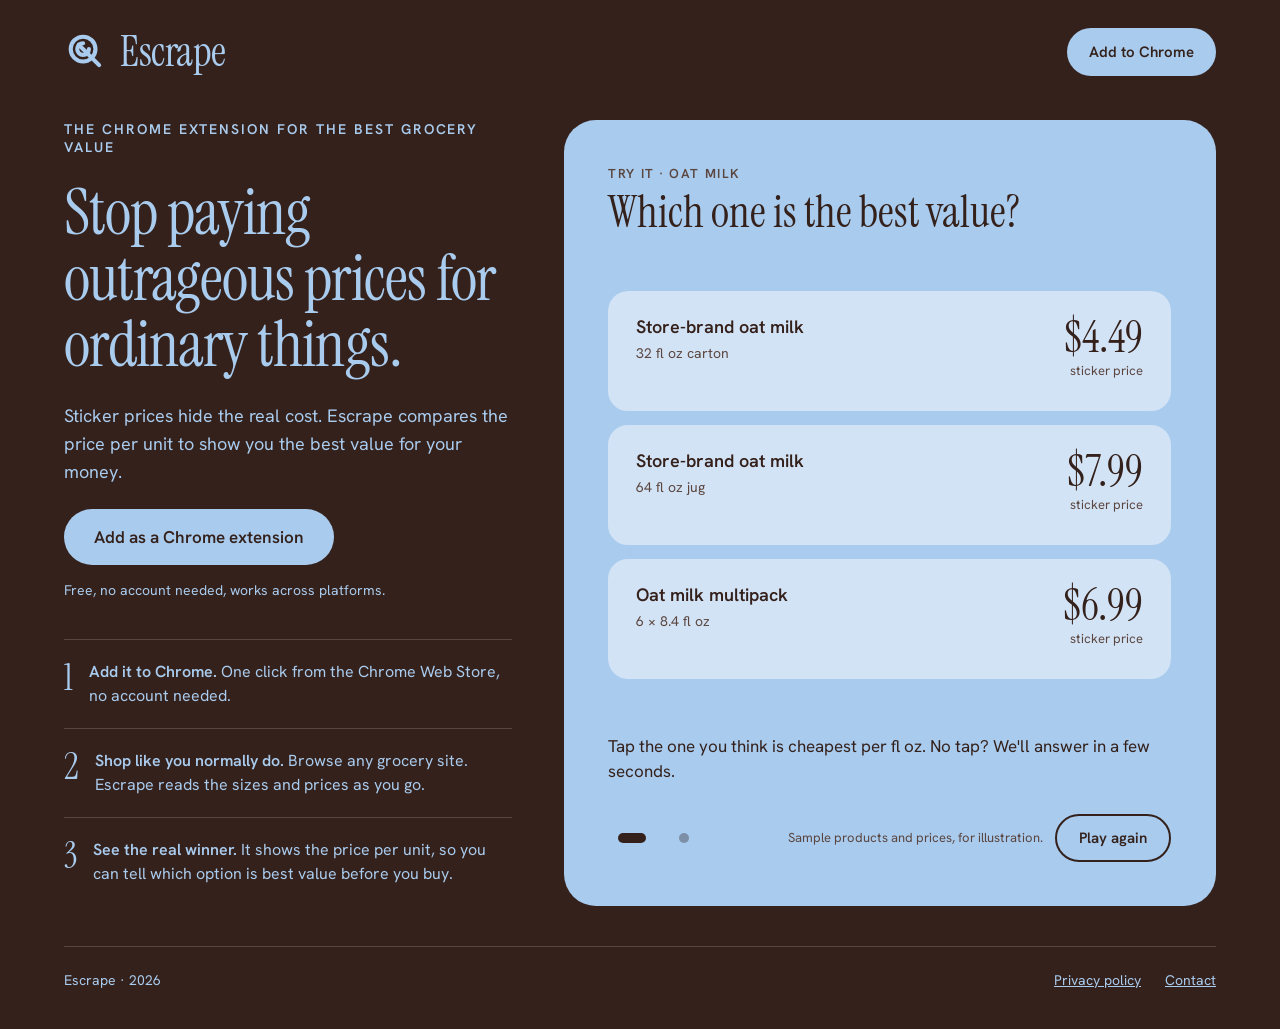
==== index.html @ 1a074c28 "Add Escrape landing page" ====
<!doctype html>
<html lang="en">
<head>
<meta charset="utf-8">
<meta name="viewport" content="width=device-width, initial-scale=1">
<title>Escrape: the best grocery value</title>
<meta name="description" content="Escrape is a Chrome extension that compares price per unit to show you the best value for your money.">
<link rel="stylesheet" href="https://fonts.googleapis.com/css2?family=Hanken+Grotesk:wght@400;500;600;700&family=Instrument+Serif:ital@0;1&display=swap">
<link rel="stylesheet" href="styles.css">
</head>
<body>
<header class="top">
  <span class="brand">
    <svg width="44" height="44" viewBox="0 0 64 64" role="img" aria-label="Escrape logo mark"><g transform="rotate(-45 32 32)"><circle cx="32" cy="26" r="18" fill="none" stroke="#A9CBEE" stroke-width="6"/><path d="M38.01 19.99 A8.5 8.5 0 1 0 38.01 32.01" fill="none" stroke="#A9CBEE" stroke-width="6" stroke-linecap="round"/><line x1="32" y1="17" x2="32" y2="59" stroke="#A9CBEE" stroke-width="6" stroke-linecap="round"/></g></svg>
    <span class="wordmark">Escrape</span>
  </span>
  <a class="cta sm" href="#">Add to Chrome</a>
</header>

<main>
  <section class="left">
    <div class="intro">
      <p class="eyebrow">The Chrome extension for the best grocery value</p>
      <h1>Stop paying outrageous prices for ordinary things.</h1>
      <p class="sub">Sticker prices hide the real cost. Escrape compares the price per unit to show you the best value for your money.</p>
      <div class="cta-row">
        <a class="cta" href="#">Add as a Chrome extension</a>
        <span class="note">Free, no account needed, works across platforms.</span>
      </div>
    </div>
    <ol class="steps">
      <li><span class="num">1</span><p><strong>Add it to Chrome.</strong> One click from the Chrome Web Store, no account needed.</p></li>
      <li><span class="num">2</span><p><strong>Shop like you normally do.</strong> Browse any grocery site. Escrape reads the sizes and prices as you go.</p></li>
      <li><span class="num">3</span><p><strong>See the real winner.</strong> It shows the price per unit, so you can tell which option is best value before you buy.</p></li>
    </ol>
  </section>

  <section class="demo" aria-roledescription="carousel" aria-labelledby="demo-title">
    <div>
      <p class="demo-eyebrow" id="eyebrow">Try it · Oat milk</p>
      <h2 id="demo-title">Which one is the best value?</h2>
    </div>

    <div class="viewport" id="viewport">
      <div class="track" id="track">
        <div class="slide game" id="slide1" role="group" aria-roledescription="slide" aria-label="1 of 2, guess the best value"></div>
        <div class="slide" id="slide2" role="group" aria-roledescription="slide" aria-label="2 of 2, Escrape in action" aria-hidden="true">
          <video id="video" src="assets/escrape-demo.mp4" poster="assets/poster.jpg" muted loop playsinline preload="auto" aria-label="Screen recording of Escrape comparing unit prices while shopping for groceries"></video>
        </div>
      </div>
    </div>

    <div class="below">
      <div aria-live="polite" class="msg" id="msg"></div>
      <div class="controls">
        <span class="dots">
          <button class="dot" id="dot1" type="button" aria-label="Show the guessing game" aria-current="true"><span></span></button>
          <button class="dot" id="dot2" type="button" aria-label="Show Escrape in action"><span></span></button>
        </span>
        <span class="right">
          <span class="note-dark">Sample products and prices, for illustration.</span>
          <button class="ghost" id="replay" type="button">Play again</button>
        </span>
      </div>
    </div>
  </section>
</main>

<footer>
  <span>Escrape · 2026</span>
  <span class="links"><a href="#">Privacy policy</a><a href="#">Contact</a></span>
</footer>

<script src="demo.js"></script>
</body>
</html>
---- styles.css ----
*{box-sizing:border-box}
body{margin:0;background:#34211B;color:#A9CBEE;font-family:'Hanken Grotesk',system-ui,sans-serif}
a{color:#A9CBEE}a:hover{color:#E6EFFA}
.top{display:flex;flex-wrap:wrap;align-items:center;justify-content:space-between;gap:16px;padding:28px clamp(20px,5vw,80px)}
.brand{display:inline-flex;align-items:center;gap:12px}
.wordmark{font-family:'Instrument Serif',Georgia,serif;font-size:42px;line-height:1;letter-spacing:-.01em}
.cta{display:inline-flex;align-items:center;min-height:56px;padding:0 30px;border-radius:999px;background:#A9CBEE;color:#34211B;font-size:17px;font-weight:600;text-decoration:none}
.cta.sm{min-height:48px;padding:0 22px;font-size:15px}
.cta:hover{background:#E6EFFA;color:#34211B}
.cta:focus-visible{outline:3px solid #A9CBEE;outline-offset:3px}
main{display:flex;flex-wrap:wrap;align-items:stretch;gap:clamp(32px,4vw,64px);padding:16px clamp(20px,5vw,80px) 40px}
.left{flex:1 1 360px;min-width:0;display:flex;flex-direction:column;justify-content:space-between;gap:40px}
.intro{display:flex;flex-direction:column;gap:24px}
.eyebrow{margin:0;font-size:14px;font-weight:600;letter-spacing:.14em;text-transform:uppercase}
h1{margin:0;font-family:'Instrument Serif',Georgia,serif;font-weight:400;font-size:clamp(44px,5vw,72px);line-height:1.03;letter-spacing:-.015em}
.sub{margin:0;font-size:18px;line-height:1.55}
.cta-row{display:flex;flex-wrap:wrap;align-items:center;gap:16px}
.note{font-size:14px}
.steps{list-style:none;margin:0;padding:0}
.steps li{display:flex;gap:16px;align-items:flex-start;padding:20px 0;border-top:1px solid #5A4640}
.steps .num{font-family:'Instrument Serif',Georgia,serif;font-size:36px;line-height:1}
.steps p{margin:0;font-size:16px;line-height:1.5}
.steps strong{font-weight:600}

.demo{flex:1.5 1 520px;min-width:0;display:flex;flex-direction:column;justify-content:space-between;gap:24px;padding:clamp(24px,3.5vw,48px);border-radius:32px;background:#A9CBEE;color:#34211B}
.demo-eyebrow{margin:0 0 6px;font-size:13px;font-weight:600;letter-spacing:.12em;text-transform:uppercase;color:#5B463F}
.demo h2{margin:0;font-family:'Instrument Serif',Georgia,serif;font-weight:400;font-size:44px;line-height:1.1}
.viewport{overflow:hidden;border-radius:20px}
.track{display:flex;width:100%;transition:transform .55s cubic-bezier(.2,.7,.2,1)}
.track.on-video{transform:translateX(-100%)}
.slide{flex:0 0 100%;min-width:0}
.slide.game{display:flex;flex-direction:column;gap:14px}
.slide video{display:block;width:100%;aspect-ratio:960/610;object-fit:cover;border-radius:20px;background:#34211B}
.opt{display:flex;flex-direction:column;width:100%;min-height:120px;padding:22px 26px;border-radius:20px;font-family:inherit;text-align:left;background:#D3E3F6;color:#34211B;border:2px solid #D3E3F6;cursor:pointer;transition:background .3s,border-color .3s}
.opt:hover{outline:2px solid #34211B}
.opt:focus-visible{outline:3px solid #34211B;outline-offset:3px}
.opt .row{display:flex;justify-content:space-between;align-items:flex-start;gap:16px;width:100%}
.opt .l{display:flex;flex-direction:column;gap:6px;min-width:0}
.opt .name{display:flex;flex-wrap:wrap;align-items:center;gap:8px;font-size:18px;font-weight:600}
.opt .sub2{font-size:14px;color:#5B463F}
.opt .r{display:flex;flex-direction:column;align-items:flex-end;gap:3px;flex-shrink:0}
.opt .big{font-family:'Instrument Serif',Georgia,serif;font-size:44px;line-height:1}
.opt .lbl{font-size:13px;color:#5B463F}
.opt .tag{padding:3px 10px;border-radius:999px;background:#fff;font-size:12px;font-weight:700;letter-spacing:.06em;text-transform:uppercase}
.opt.good{background:#1F7A4D;border-color:#1F7A4D;color:#fff;cursor:default}
.opt.bad{background:#B3261E;border-color:#B3261E;color:#fff;cursor:default}
.opt.good .sub2,.opt.good .lbl,.opt.bad .sub2,.opt.bad .lbl{color:#fff}
.opt.good .tag{color:#1F7A4D}.opt.bad .tag{color:#B3261E}
.opt.mine{border-color:#34211B}
.opt.done:hover{outline:none}
.below{display:flex;flex-direction:column;gap:16px}
.msg{min-height:64px;display:flex;flex-direction:column;gap:6px}
.msg .p1{margin:0;font-size:17px;line-height:1.5}
.msg .v{margin:0;font-size:18px;font-weight:600;line-height:1.45}
.msg .d{margin:0;font-size:14px;line-height:1.5;color:#5B463F}
.controls{display:flex;flex-wrap:wrap;align-items:center;justify-content:space-between;gap:12px}
.right{display:inline-flex;flex-wrap:wrap;align-items:center;gap:12px}
.note-dark{font-size:13px;color:#5B463F}
.dots{display:inline-flex;align-items:center;gap:4px}
.dot{width:48px;height:48px;display:inline-flex;align-items:center;justify-content:center;background:transparent;border:0;cursor:pointer;padding:0}
.dot span{display:block;height:10px;width:10px;border-radius:5px;background:#7D8FA6;transition:width .3s,background .3s}
.dot[aria-current="true"] span{width:28px;background:#34211B}
.dot:focus-visible{outline:3px solid #34211B;outline-offset:-4px;border-radius:999px}
.ghost{min-height:48px;padding:0 22px;border-radius:999px;border:2px solid #34211B;background:transparent;color:#34211B;font-family:inherit;font-size:15px;font-weight:600;cursor:pointer}
.ghost:hover{background:#34211B;color:#A9CBEE}
.ghost:focus-visible{outline:3px solid #34211B;outline-offset:3px}
footer{display:flex;flex-wrap:wrap;align-items:center;justify-content:space-between;gap:16px;margin:0 clamp(20px,5vw,80px);padding:24px 0 40px;border-top:1px solid #5A4640;font-size:14px}
.links{display:flex;flex-wrap:wrap;gap:24px}
@media (prefers-reduced-motion:reduce){.track,.opt,.dot span{transition:none}}
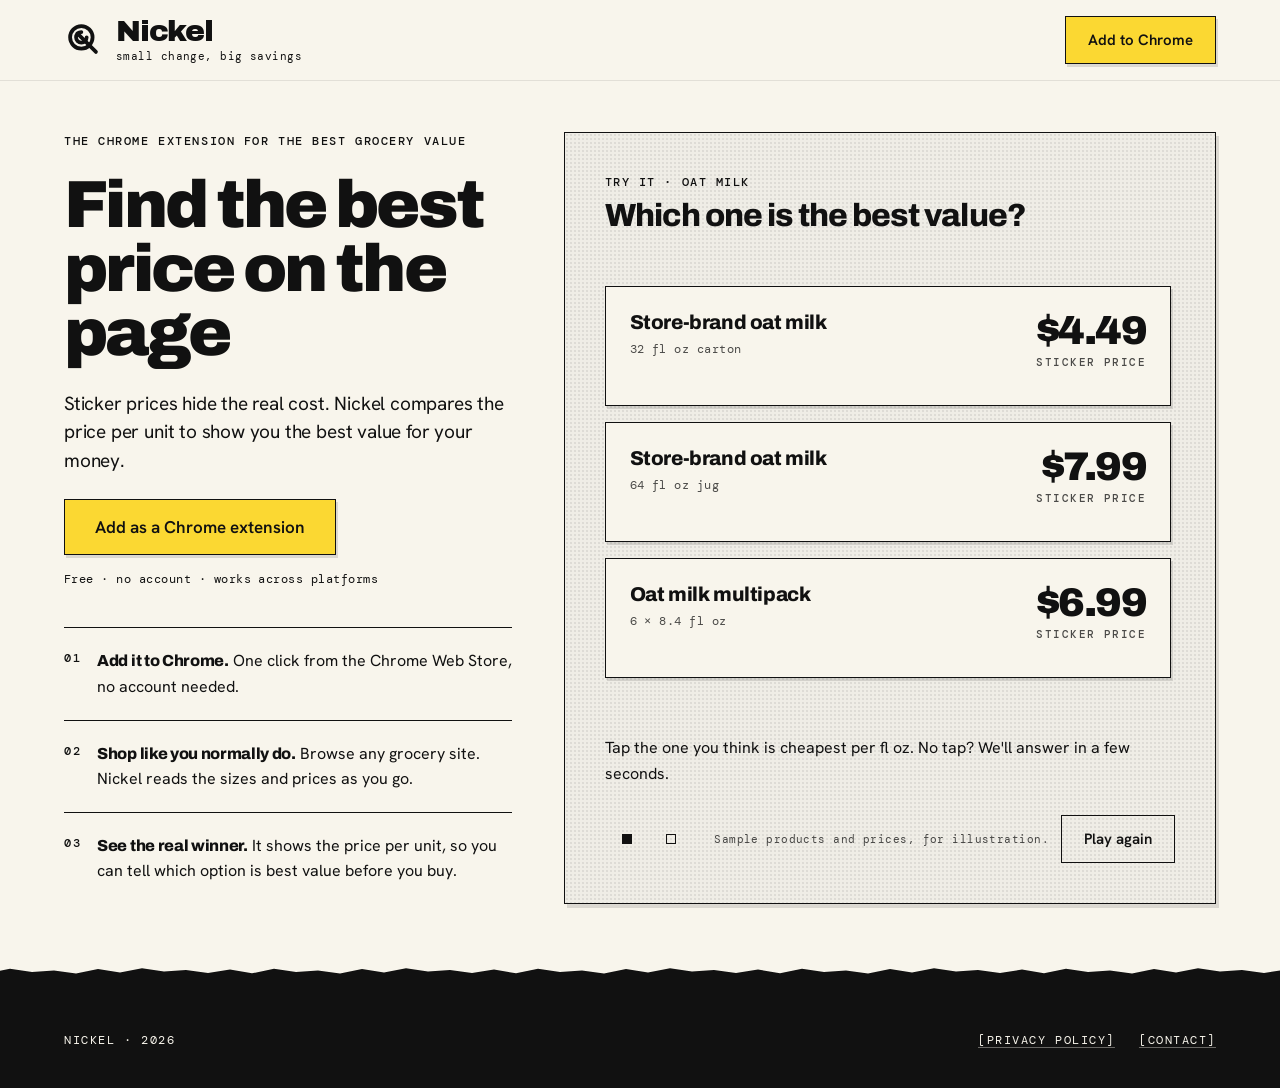
==== commit bc7d8b65: "Restyle landing page as Nickel with the Superrduperr design system" ====
--- a/index.html
+++ b/index.html
@@ -3,16 +3,18 @@
 <head>
 <meta charset="utf-8">
 <meta name="viewport" content="width=device-width, initial-scale=1">
-<title>Escrape: the best grocery value</title>
-<meta name="description" content="Escrape is a Chrome extension that compares price per unit to show you the best value for your money.">
-<link rel="stylesheet" href="https://fonts.googleapis.com/css2?family=Hanken+Grotesk:wght@400;500;600;700&family=Instrument+Serif:ital@0;1&display=swap">
+<title>Nickel: find the best price on the page</title>
+<meta name="description" content="Nickel is a Chrome extension that compares price per unit to show you the best value for your money.">
+<link rel="preconnect" href="https://fonts.googleapis.com">
+<link rel="preconnect" href="https://fonts.gstatic.com" crossorigin>
+<link rel="stylesheet" href="https://fonts.googleapis.com/css2?family=Archivo:wght@800;900&family=Archivo+Black&family=Hanken+Grotesk:wght@400;500;600;700&family=DM+Mono:wght@400;500&family=Permanent+Marker&display=swap">
 <link rel="stylesheet" href="styles.css">
 </head>
 <body>
 <header class="top">
   <span class="brand">
-    <svg width="44" height="44" viewBox="0 0 64 64" role="img" aria-label="Escrape logo mark"><g transform="rotate(-45 32 32)"><circle cx="32" cy="26" r="18" fill="none" stroke="#A9CBEE" stroke-width="6"/><path d="M38.01 19.99 A8.5 8.5 0 1 0 38.01 32.01" fill="none" stroke="#A9CBEE" stroke-width="6" stroke-linecap="round"/><line x1="32" y1="17" x2="32" y2="59" stroke="#A9CBEE" stroke-width="6" stroke-linecap="round"/></g></svg>
-    <span class="wordmark">Escrape</span>
+    <svg width="40" height="40" viewBox="0 0 64 64" role="img" aria-label="Nickel logo mark"><g transform="rotate(-45 32 32)"><circle cx="32" cy="26" r="18" fill="none" stroke="#111111" stroke-width="6"/><path d="M38.01 19.99 A8.5 8.5 0 1 0 38.01 32.01" fill="none" stroke="#111111" stroke-width="6" stroke-linecap="round"/><line x1="32" y1="17" x2="32" y2="59" stroke="#111111" stroke-width="6" stroke-linecap="round"/></g></svg>
+    <span class="brand-text"><span class="wordmark">Nickel</span><span class="tagline">small change, big savings</span></span>
   </span>
   <a class="cta sm" href="#">Add to Chrome</a>
 </header>
@@ -20,32 +22,32 @@
 <main>
   <section class="left">
     <div class="intro">
-      <p class="eyebrow">The Chrome extension for the best grocery value</p>
-      <h1>Stop paying outrageous prices for ordinary things.</h1>
-      <p class="sub">Sticker prices hide the real cost. Escrape compares the price per unit to show you the best value for your money.</p>
+      <p class="label">The Chrome extension for the best grocery value</p>
+      <h1>Find the best price on the page</h1>
+      <p class="sub">Sticker prices hide the real cost. Nickel compares the price per unit to show you the best value for your money.</p>
       <div class="cta-row">
         <a class="cta" href="#">Add as a Chrome extension</a>
-        <span class="note">Free, no account needed, works across platforms.</span>
+        <span class="mono-note">Free · no account · works across platforms</span>
       </div>
     </div>
     <ol class="steps">
-      <li><span class="num">1</span><p><strong>Add it to Chrome.</strong> One click from the Chrome Web Store, no account needed.</p></li>
-      <li><span class="num">2</span><p><strong>Shop like you normally do.</strong> Browse any grocery site. Escrape reads the sizes and prices as you go.</p></li>
-      <li><span class="num">3</span><p><strong>See the real winner.</strong> It shows the price per unit, so you can tell which option is best value before you buy.</p></li>
+      <li><span class="num">01</span><p><strong>Add it to Chrome.</strong> One click from the Chrome Web Store, no account needed.</p></li>
+      <li><span class="num">02</span><p><strong>Shop like you normally do.</strong> Browse any grocery site. Nickel reads the sizes and prices as you go.</p></li>
+      <li><span class="num">03</span><p><strong>See the real winner.</strong> It shows the price per unit, so you can tell which option is best value before you buy.</p></li>
     </ol>
   </section>
 
   <section class="demo" aria-roledescription="carousel" aria-labelledby="demo-title">
-    <div>
-      <p class="demo-eyebrow" id="eyebrow">Try it · Oat milk</p>
+    <div class="demo-head">
+      <p class="label" id="eyebrow">Try it · Oat milk</p>
       <h2 id="demo-title">Which one is the best value?</h2>
     </div>
 
     <div class="viewport" id="viewport">
       <div class="track" id="track">
         <div class="slide game" id="slide1" role="group" aria-roledescription="slide" aria-label="1 of 2, guess the best value"></div>
-        <div class="slide" id="slide2" role="group" aria-roledescription="slide" aria-label="2 of 2, Escrape in action" aria-hidden="true">
-          <video id="video" src="assets/escrape-demo.mp4" poster="assets/poster.jpg" muted loop playsinline preload="auto" aria-label="Screen recording of Escrape comparing unit prices while shopping for groceries"></video>
+        <div class="slide" id="slide2" role="group" aria-roledescription="slide" aria-label="2 of 2, Nickel in action" aria-hidden="true">
+          <video id="video" src="assets/demo.mp4" poster="assets/poster.jpg" muted loop playsinline preload="auto" aria-label="Screen recording of Nickel comparing unit prices while shopping for groceries"></video>
         </div>
       </div>
     </div>
@@ -55,10 +57,10 @@
       <div class="controls">
         <span class="dots">
           <button class="dot" id="dot1" type="button" aria-label="Show the guessing game" aria-current="true"><span></span></button>
-          <button class="dot" id="dot2" type="button" aria-label="Show Escrape in action"><span></span></button>
+          <button class="dot" id="dot2" type="button" aria-label="Show Nickel in action"><span></span></button>
         </span>
         <span class="right">
-          <span class="note-dark">Sample products and prices, for illustration.</span>
+          <span class="mono-note muted">Sample products and prices, for illustration.</span>
           <button class="ghost" id="replay" type="button">Play again</button>
         </span>
       </div>
@@ -66,9 +68,12 @@
   </section>
 </main>
 
+<div class="tear" aria-hidden="true">
+  <svg width="100%" height="40" viewBox="0 0 1348 40" preserveAspectRatio="xMidYMin slice"><path fill="#111111" d="M0 1.5 L22 5.3 L44 0.7 L66 3.9 L88 2.4 L110 5.5 L132 1 L154 4.6 L176 0.3 L198 3.4 L220 2 L242 5 L264 1.5 L286 5.3 L308 0.7 L330 3.9 L352 2.4 L374 5.5 L396 1 L418 4.6 L440 0.3 L462 3.4 L484 2 L506 5 L528 1.5 L550 5.3 L572 0.7 L594 3.9 L616 2.4 L638 5.5 L660 1 L682 4.6 L704 0.3 L726 3.4 L748 2 L770 5 L792 1.5 L814 5.3 L836 0.7 L858 3.9 L880 2.4 L902 5.5 L924 1 L946 4.6 L968 0.3 L990 3.4 L1012 2 L1034 5 L1056 1.5 L1078 5.3 L1100 0.7 L1122 3.9 L1144 2.4 L1166 5.5 L1188 1 L1210 4.6 L1232 0.3 L1254 3.4 L1276 2 L1298 5 L1320 1.5 L1342 5.3 L1348 0.7 L1348 40 L0 40 Z"/></svg>
+</div>
 <footer>
-  <span>Escrape · 2026</span>
-  <span class="links"><a href="#">Privacy policy</a><a href="#">Contact</a></span>
+  <span>Nickel · 2026</span>
+  <span class="links"><a href="#">[PRIVACY POLICY]</a><a href="#">[CONTACT]</a></span>
 </footer>
 
 <script src="demo.js"></script>
--- a/styles.css
+++ b/styles.css
@@ -1,69 +1,101 @@
+/* Superrduperr brand tokens, as used on this page */
+:root{
+  --ink:#111111; --stock:#f8f5ec; --board:#efede6;
+  --accent:#fbd832;            /* the one accent for this view: yellow */
+  --good:#1e9b4b;              /* accent-green: right answer, ink text */
+  --bad:#b8431a;               /* signal-undo rust: wrong answer, stock text */
+  --orange:#f5741b;            /* link hover */
+  --rule-hair:#11111118; --text-secondary:#111111c0;
+  --lift-card:2px 3px 0 #11111120; --lift-panel:3px 4px 0 #11111120;
+  --font-mark:"Archivo Black","Archivo",sans-serif;
+  --font-display:"Archivo","Helvetica Neue",sans-serif;
+  --font-body:"Hanken Grotesk","Helvetica Neue",sans-serif;
+  --font-mono:"DM Mono",ui-monospace,monospace;
+  --font-marker:"Permanent Marker",cursive;
+}
 *{box-sizing:border-box}
-body{margin:0;background:#34211B;color:#A9CBEE;font-family:'Hanken Grotesk',system-ui,sans-serif}
-a{color:#A9CBEE}a:hover{color:#E6EFFA}
-.top{display:flex;flex-wrap:wrap;align-items:center;justify-content:space-between;gap:16px;padding:28px clamp(20px,5vw,80px)}
+body{margin:0;background:var(--stock);color:var(--ink);font-family:var(--font-body)}
+::selection{background:var(--accent);color:var(--ink)}
+a{color:var(--ink);text-decoration:underline;text-decoration-color:#11111138;text-underline-offset:3px;transition:color 180ms}
+a:hover{color:var(--orange);transition-duration:120ms}
+
+.top{position:sticky;top:0;z-index:5;background:var(--stock);border-bottom:1px solid var(--rule-hair);display:flex;flex-wrap:wrap;align-items:center;justify-content:space-between;gap:16px;padding:16px clamp(20px,5vw,80px)}
 .brand{display:inline-flex;align-items:center;gap:12px}
-.wordmark{font-family:'Instrument Serif',Georgia,serif;font-size:42px;line-height:1;letter-spacing:-.01em}
-.cta{display:inline-flex;align-items:center;min-height:56px;padding:0 30px;border-radius:999px;background:#A9CBEE;color:#34211B;font-size:17px;font-weight:600;text-decoration:none}
+.brand-text{display:inline-flex;flex-direction:column;gap:4px}
+.wordmark{font-family:var(--font-mark);font-size:30px;line-height:1;letter-spacing:-.035em}
+.tagline{font-family:var(--font-mono);font-size:11px;line-height:1.2;letter-spacing:.04em}
+
+.cta{display:inline-flex;align-items:center;min-height:56px;padding:0 30px;background:var(--accent);color:var(--ink);border:1px solid var(--ink);box-shadow:var(--lift-card);font-size:17px;font-weight:600;text-decoration:none;transition:background 180ms,color 180ms,box-shadow 120ms}
 .cta.sm{min-height:48px;padding:0 22px;font-size:15px}
-.cta:hover{background:#E6EFFA;color:#34211B}
-.cta:focus-visible{outline:3px solid #A9CBEE;outline-offset:3px}
-main{display:flex;flex-wrap:wrap;align-items:stretch;gap:clamp(32px,4vw,64px);padding:16px clamp(20px,5vw,80px) 40px}
+.cta:hover{background:var(--ink);color:var(--stock);transition-duration:120ms}
+.cta:active{box-shadow:1px 2px 0 #11111120}
+.cta:focus-visible{outline:3px solid var(--ink);outline-offset:3px}
+
+main{display:flex;flex-wrap:wrap;align-items:stretch;gap:clamp(32px,4vw,64px);padding:clamp(24px,4vw,56px) clamp(20px,5vw,80px) clamp(40px,5vw,72px)}
 .left{flex:1 1 360px;min-width:0;display:flex;flex-direction:column;justify-content:space-between;gap:40px}
 .intro{display:flex;flex-direction:column;gap:24px}
-.eyebrow{margin:0;font-size:14px;font-weight:600;letter-spacing:.14em;text-transform:uppercase}
-h1{margin:0;font-family:'Instrument Serif',Georgia,serif;font-weight:400;font-size:clamp(44px,5vw,72px);line-height:1.03;letter-spacing:-.015em}
-.sub{margin:0;font-size:18px;line-height:1.55}
+.label{margin:0;font-family:var(--font-mono);font-size:12px;font-weight:500;line-height:1.5;letter-spacing:.13em;text-transform:uppercase}
+h1{margin:0;font-family:var(--font-display);font-weight:900;font-size:clamp(44px,5.2vw,72px);line-height:.96;letter-spacing:-.04em}
+.sub{margin:0;max-width:60ch;font-size:19px;line-height:1.5;letter-spacing:-.01em}
 .cta-row{display:flex;flex-wrap:wrap;align-items:center;gap:16px}
-.note{font-size:14px}
+.mono-note{font-family:var(--font-mono);font-size:12px;letter-spacing:.04em}
+.mono-note.muted{font-size:11px;color:var(--text-secondary)}
 .steps{list-style:none;margin:0;padding:0}
-.steps li{display:flex;gap:16px;align-items:flex-start;padding:20px 0;border-top:1px solid #5A4640}
-.steps .num{font-family:'Instrument Serif',Georgia,serif;font-size:36px;line-height:1}
-.steps p{margin:0;font-size:16px;line-height:1.5}
-.steps strong{font-weight:600}
+.steps li{display:flex;gap:16px;align-items:flex-start;padding:20px 0;border-top:1px solid var(--ink)}
+.steps .num{font-family:var(--font-mono);font-size:12px;font-weight:500;letter-spacing:.13em;line-height:1.7}
+.steps p{margin:0;font-size:16px;line-height:1.6}
+.steps strong{font-family:var(--font-display);font-weight:800;letter-spacing:-.02em}
 
-.demo{flex:1.5 1 520px;min-width:0;display:flex;flex-direction:column;justify-content:space-between;gap:24px;padding:clamp(24px,3.5vw,48px);border-radius:32px;background:#A9CBEE;color:#34211B}
-.demo-eyebrow{margin:0 0 6px;font-size:13px;font-weight:600;letter-spacing:.12em;text-transform:uppercase;color:#5B463F}
-.demo h2{margin:0;font-family:'Instrument Serif',Georgia,serif;font-weight:400;font-size:44px;line-height:1.1}
-.viewport{overflow:hidden;border-radius:20px}
+.demo{flex:1.5 1 520px;min-width:0;display:flex;flex-direction:column;justify-content:space-between;gap:24px;padding:clamp(24px,3.5vw,40px);background-color:var(--board);background-image:radial-gradient(#11111114 1px,transparent 1px);background-size:4px 4px;border:1px solid var(--ink);box-shadow:var(--lift-panel)}
+.demo-head{display:flex;flex-direction:column;gap:8px}
+.demo h2{margin:0;font-family:var(--font-display);font-weight:800;font-size:32px;line-height:1.06;letter-spacing:-.03em}
+.viewport{overflow:hidden}
 .track{display:flex;width:100%;transition:transform .55s cubic-bezier(.2,.7,.2,1)}
 .track.on-video{transform:translateX(-100%)}
-.slide{flex:0 0 100%;min-width:0}
-.slide.game{display:flex;flex-direction:column;gap:14px}
-.slide video{display:block;width:100%;aspect-ratio:960/610;object-fit:cover;border-radius:20px;background:#34211B}
-.opt{display:flex;flex-direction:column;width:100%;min-height:120px;padding:22px 26px;border-radius:20px;font-family:inherit;text-align:left;background:#D3E3F6;color:#34211B;border:2px solid #D3E3F6;cursor:pointer;transition:background .3s,border-color .3s}
-.opt:hover{outline:2px solid #34211B}
-.opt:focus-visible{outline:3px solid #34211B;outline-offset:3px}
+.slide{flex:0 0 100%;min-width:0;padding:0 4px 4px 0}
+.slide.game{display:flex;flex-direction:column;gap:16px}
+.slide video{display:block;width:100%;aspect-ratio:960/610;object-fit:cover;border:1px solid var(--ink);box-shadow:var(--lift-card);background:var(--ink)}
+
+.opt{display:flex;flex-direction:column;width:100%;min-height:120px;padding:24px;font-family:inherit;text-align:left;color:var(--ink);background:var(--stock);border:1px solid var(--ink);box-shadow:var(--lift-card);cursor:pointer;transition:background 180ms}
+.opt:hover{background:var(--board);transition-duration:120ms}
+.opt:focus-visible{outline:3px solid var(--ink);outline-offset:3px}
 .opt .row{display:flex;justify-content:space-between;align-items:flex-start;gap:16px;width:100%}
-.opt .l{display:flex;flex-direction:column;gap:6px;min-width:0}
-.opt .name{display:flex;flex-wrap:wrap;align-items:center;gap:8px;font-size:18px;font-weight:600}
-.opt .sub2{font-size:14px;color:#5B463F}
-.opt .r{display:flex;flex-direction:column;align-items:flex-end;gap:3px;flex-shrink:0}
-.opt .big{font-family:'Instrument Serif',Georgia,serif;font-size:44px;line-height:1}
-.opt .lbl{font-size:13px;color:#5B463F}
-.opt .tag{padding:3px 10px;border-radius:999px;background:#fff;font-size:12px;font-weight:700;letter-spacing:.06em;text-transform:uppercase}
-.opt.good{background:#1F7A4D;border-color:#1F7A4D;color:#fff;cursor:default}
-.opt.bad{background:#B3261E;border-color:#B3261E;color:#fff;cursor:default}
-.opt.good .sub2,.opt.good .lbl,.opt.bad .sub2,.opt.bad .lbl{color:#fff}
-.opt.good .tag{color:#1F7A4D}.opt.bad .tag{color:#B3261E}
-.opt.mine{border-color:#34211B}
-.opt.done:hover{outline:none}
+.opt .l{display:flex;flex-direction:column;gap:8px;min-width:0}
+.opt .name{display:flex;flex-wrap:wrap;align-items:center;gap:10px;font-family:var(--font-display);font-size:20px;font-weight:800;letter-spacing:-.02em}
+.opt .sub2{font-family:var(--font-mono);font-size:12px;letter-spacing:.04em;color:var(--text-secondary)}
+.opt .r{display:flex;flex-direction:column;align-items:flex-end;gap:4px;flex-shrink:0}
+.opt .big{font-family:var(--font-display);font-weight:900;font-size:40px;line-height:1;letter-spacing:-.04em}
+.opt .lbl{font-family:var(--font-mono);font-size:11px;font-weight:500;letter-spacing:.13em;text-transform:uppercase;color:var(--text-secondary)}
+.opt .tag{padding:2px 10px;background:var(--stock);color:var(--ink);border:1px solid var(--ink);font-family:var(--font-marker);font-size:15px;font-weight:400;letter-spacing:.02em;text-transform:uppercase}
+.opt.good{background:var(--good);color:var(--ink);cursor:default}
+.opt.bad{background:var(--bad);color:var(--stock);cursor:default}
+.opt.good .sub2,.opt.good .lbl{color:var(--ink)}
+.opt.bad .sub2,.opt.bad .lbl{color:var(--stock)}
+.opt.mine{border-width:2px;border-color:var(--ink)}
+.opt.good:hover,.opt.bad:hover{transition:none}
+.opt.good:hover{background:var(--good)}.opt.bad:hover{background:var(--bad)}
+
 .below{display:flex;flex-direction:column;gap:16px}
 .msg{min-height:64px;display:flex;flex-direction:column;gap:6px}
-.msg .p1{margin:0;font-size:17px;line-height:1.5}
-.msg .v{margin:0;font-size:18px;font-weight:600;line-height:1.45}
-.msg .d{margin:0;font-size:14px;line-height:1.5;color:#5B463F}
+.msg .p1{margin:0;font-size:16px;line-height:1.6}
+.msg .v{margin:0;font-family:var(--font-display);font-size:19px;font-weight:800;line-height:1.2;letter-spacing:-.025em}
+.msg .d{margin:0;font-size:14px;line-height:1.55;color:var(--text-secondary)}
 .controls{display:flex;flex-wrap:wrap;align-items:center;justify-content:space-between;gap:12px}
 .right{display:inline-flex;flex-wrap:wrap;align-items:center;gap:12px}
-.note-dark{font-size:13px;color:#5B463F}
-.dots{display:inline-flex;align-items:center;gap:4px}
-.dot{width:48px;height:48px;display:inline-flex;align-items:center;justify-content:center;background:transparent;border:0;cursor:pointer;padding:0}
-.dot span{display:block;height:10px;width:10px;border-radius:5px;background:#7D8FA6;transition:width .3s,background .3s}
-.dot[aria-current="true"] span{width:28px;background:#34211B}
-.dot:focus-visible{outline:3px solid #34211B;outline-offset:-4px;border-radius:999px}
-.ghost{min-height:48px;padding:0 22px;border-radius:999px;border:2px solid #34211B;background:transparent;color:#34211B;font-family:inherit;font-size:15px;font-weight:600;cursor:pointer}
-.ghost:hover{background:#34211B;color:#A9CBEE}
-.ghost:focus-visible{outline:3px solid #34211B;outline-offset:3px}
-footer{display:flex;flex-wrap:wrap;align-items:center;justify-content:space-between;gap:16px;margin:0 clamp(20px,5vw,80px);padding:24px 0 40px;border-top:1px solid #5A4640;font-size:14px}
-.links{display:flex;flex-wrap:wrap;gap:24px}
-@media (prefers-reduced-motion:reduce){.track,.opt,.dot span{transition:none}}
+.dots{display:inline-flex;align-items:center}
+.dot{width:44px;height:44px;display:inline-flex;align-items:center;justify-content:center;background:transparent;border:0;cursor:pointer;padding:0}
+.dot span{display:block;width:10px;height:10px;border:1px solid var(--ink);background:transparent}
+.dot[aria-current="true"] span{background:var(--ink)}
+.dot:focus-visible{outline:3px solid var(--ink);outline-offset:-6px}
+.ghost{min-height:48px;padding:0 22px;border:1px solid var(--ink);background:transparent;color:var(--ink);font-family:inherit;font-size:15px;font-weight:600;cursor:pointer;transition:background 180ms,color 180ms}
+.ghost:hover{background:var(--ink);color:var(--stock);transition-duration:120ms}
+.ghost:focus-visible{outline:3px solid var(--ink);outline-offset:3px}
+
+.tear{height:40px;overflow:hidden;line-height:0}
+.tear svg{display:block}
+footer{display:flex;flex-wrap:wrap;align-items:center;justify-content:space-between;gap:16px;background:var(--ink);color:var(--stock);padding:24px clamp(20px,5vw,80px) 40px;font-family:var(--font-mono);font-size:12px;letter-spacing:.13em;text-transform:uppercase}
+footer .links{display:flex;flex-wrap:wrap;gap:24px}
+footer a{color:var(--stock);text-decoration-color:#f8f5ec60}
+footer a:hover{color:var(--orange)}
+
+@media (prefers-reduced-motion:reduce){.track{transition:none}.opt,.cta,.ghost,a{transition:none}}
